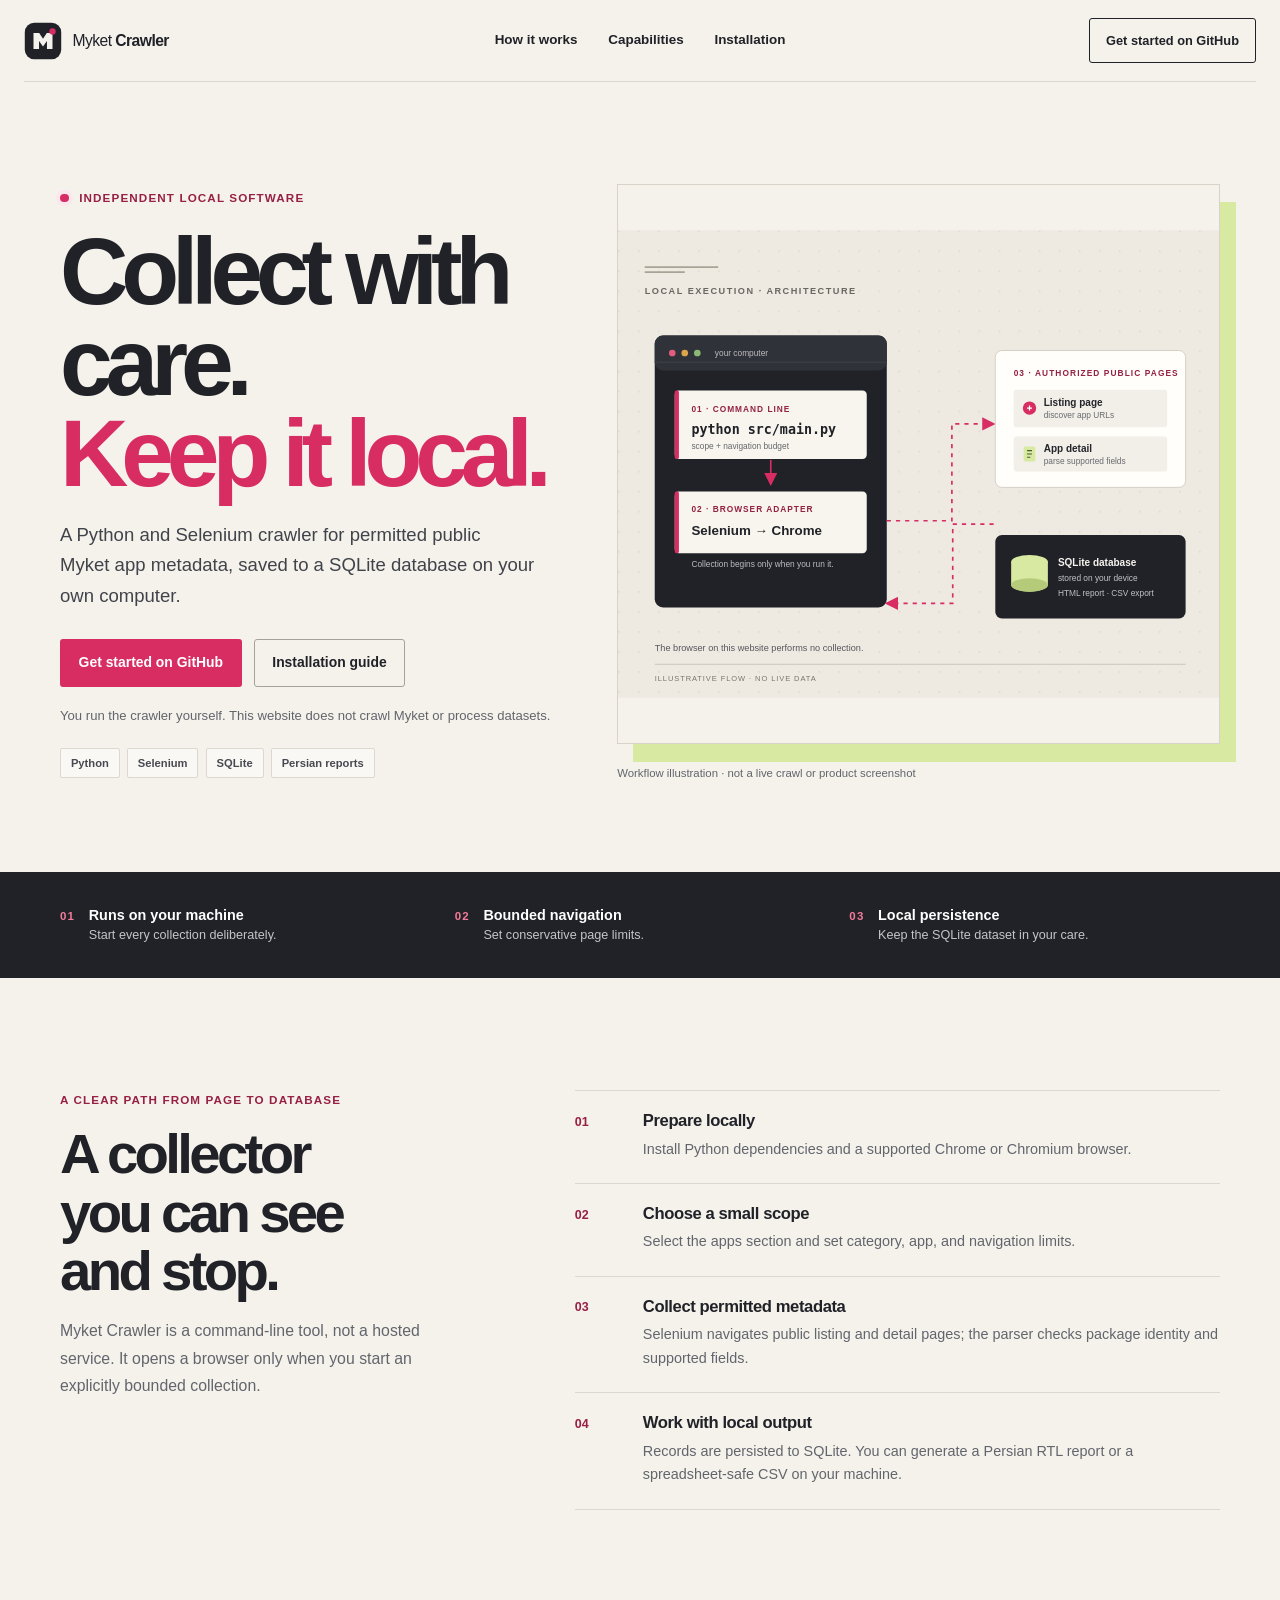
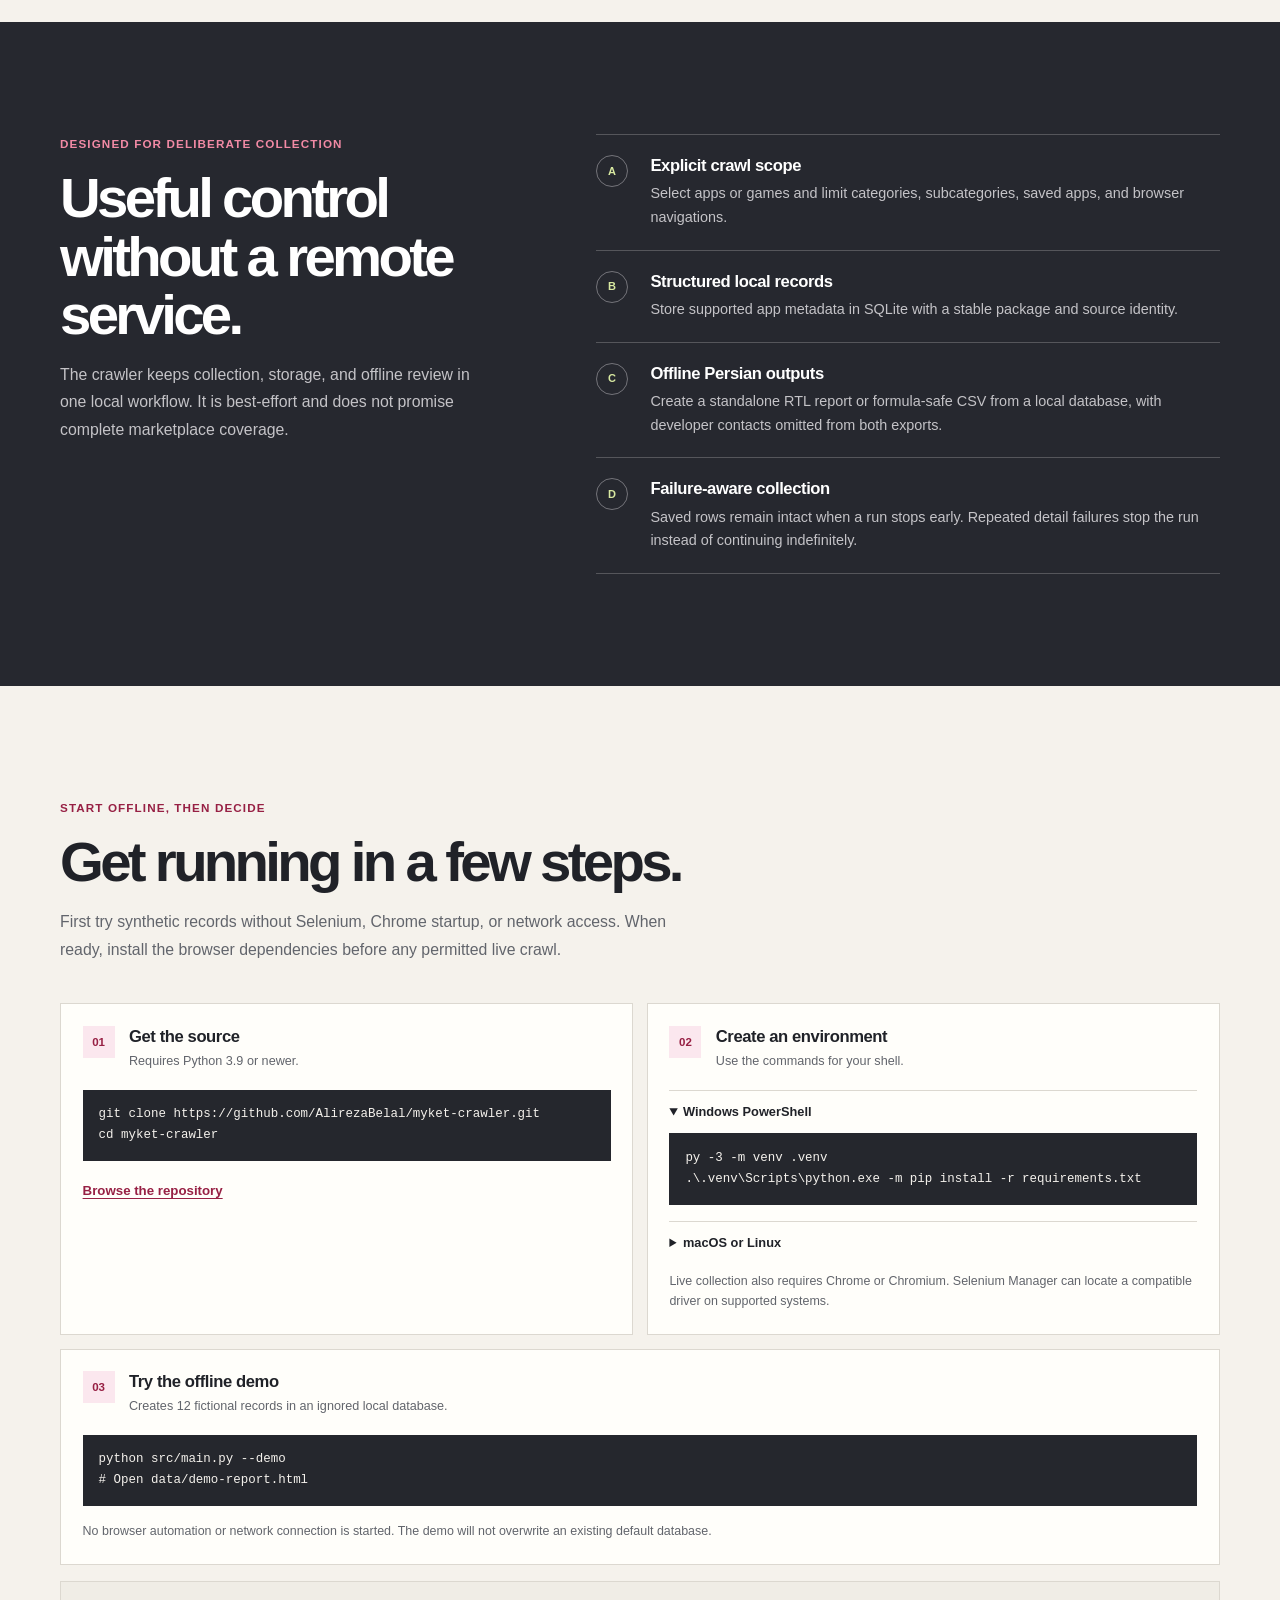
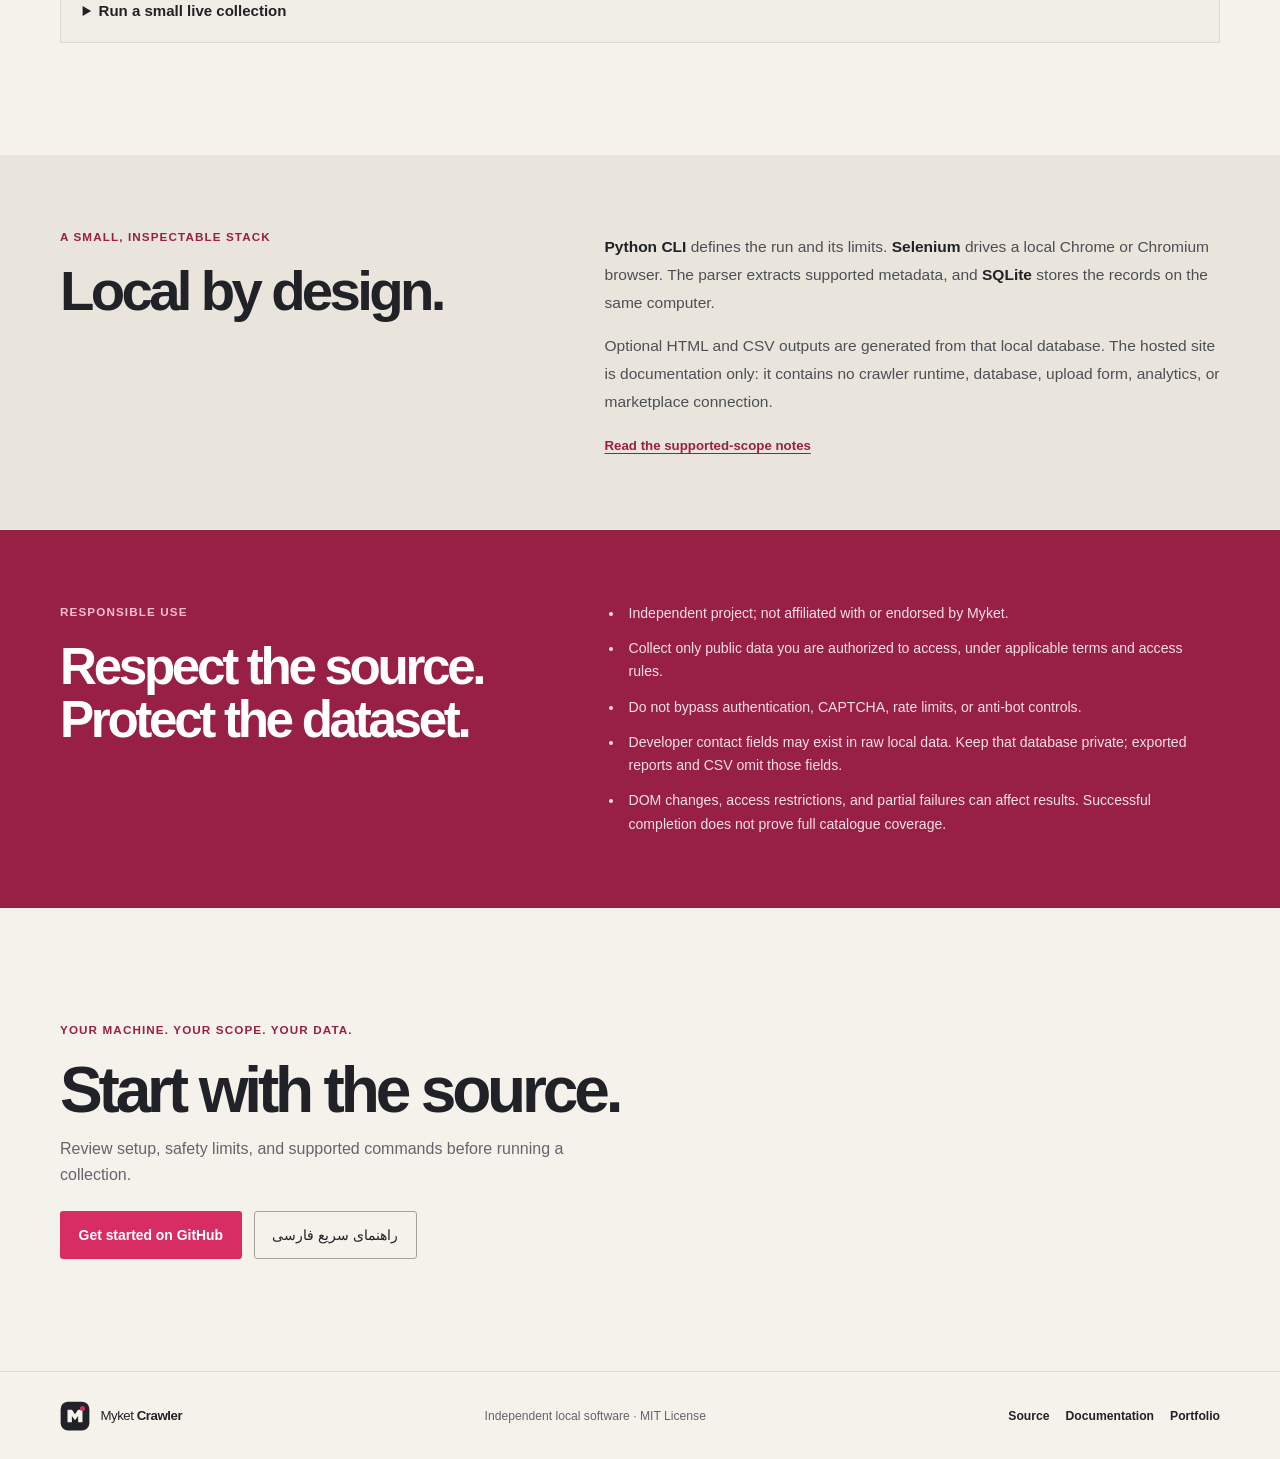
==== site/index.html @ 3e1e9ec4 "Replace Pages dashboard with local crawler product site" ====
<!doctype html>
<html lang="en">
  <head>
    <meta charset="utf-8">
    <meta name="viewport" content="width=device-width, initial-scale=1">
    <meta name="theme-color" content="#f5f2ec">
    <meta name="description" content="Myket Crawler is a local Python and Selenium tool for collecting permitted public Android app metadata into SQLite.">
    <meta name="robots" content="index,follow">
    <meta http-equiv="Content-Security-Policy" content="default-src 'self'; img-src 'self'; style-src 'self'; font-src 'self'; script-src 'none'; connect-src 'none'; object-src 'none'; base-uri 'self'; form-action 'none'">
    <link rel="canonical" href="https://alirezabelal.github.io/myket-crawler/">
    <link rel="icon" href="./assets/myket-mark.svg" type="image/svg+xml">
    <link rel="stylesheet" href="./styles.css">
    <meta property="og:type" content="website">
    <meta property="og:title" content="Myket Crawler — Local app metadata research">
    <meta property="og:description" content="A deliberately bounded Python and Selenium crawler with local SQLite storage and offline Persian reports.">
    <meta property="og:url" content="https://alirezabelal.github.io/myket-crawler/">
    <title>Myket Crawler — Local Android app research</title>
  </head>
  <body>
    <a class="skip-link" href="#main">Skip to content</a>
    <header class="site-header">
      <a class="wordmark" href="#top" aria-label="Myket Crawler home">
        <img src="./assets/myket-mark.svg" width="38" height="38" alt="">
        <span>Myket <b>Crawler</b></span>
      </a>
      <nav class="site-nav" aria-label="Main navigation">
        <a href="#workflow">How it works</a>
        <a href="#capabilities">Capabilities</a>
        <a href="#install">Installation</a>
      </nav>
      <a class="header-cta" href="https://github.com/AlirezaBelal/myket-crawler" target="_blank" rel="noopener noreferrer">Get started on GitHub</a>
    </header>

    <main id="main">
      <section class="hero section-shell" id="top" aria-labelledby="hero-title">
        <div class="hero-copy">
          <p class="eyebrow"><span class="signal-dot" aria-hidden="true"></span>Independent local software</p>
          <h1 id="hero-title">Collect with care.<br><span>Keep it local.</span></h1>
          <p class="hero-lede">A Python and Selenium crawler for permitted public Myket app metadata, saved to a SQLite database on your own computer.</p>
          <div class="hero-actions">
            <a class="button button-primary" href="https://github.com/AlirezaBelal/myket-crawler" target="_blank" rel="noopener noreferrer">Get started on GitHub</a>
            <a class="button button-secondary" href="#install">Installation guide</a>
          </div>
          <p class="hero-note">You run the crawler yourself. This website does not crawl Myket or process datasets.</p>
          <ul class="technology-list" aria-label="Technology">
            <li>Python</li><li>Selenium</li><li>SQLite</li><li>Persian reports</li>
          </ul>
        </div>
        <figure class="hero-art">
          <img src="./assets/crawler-workflow.svg" width="720" height="560" alt="Illustration of a local Python crawler following a permitted Myket page to collect app metadata into a SQLite database on the user's computer.">
          <figcaption>Workflow illustration · not a live crawl or product screenshot</figcaption>
        </figure>
      </section>

      <section class="fact-rail" aria-label="Product boundaries">
        <div><span class="fact-number">01</span><p><strong>Runs on your machine</strong><br>Start every collection deliberately.</p></div>
        <div><span class="fact-number">02</span><p><strong>Bounded navigation</strong><br>Set conservative page limits.</p></div>
        <div><span class="fact-number">03</span><p><strong>Local persistence</strong><br>Keep the SQLite dataset in your care.</p></div>
      </section>

      <section class="section-shell workflow-section" id="workflow" aria-labelledby="workflow-title">
        <div class="section-heading">
          <p class="eyebrow">A clear path from page to database</p>
          <h2 id="workflow-title">A collector you can see<br>and stop.</h2>
          <p>Myket Crawler is a command-line tool, not a hosted service. It opens a browser only when you start an explicitly bounded collection.</p>
        </div>
        <ol class="workflow-list">
          <li><span class="step-index">01</span><div><h3>Prepare locally</h3><p>Install Python dependencies and a supported Chrome or Chromium browser.</p></div></li>
          <li><span class="step-index">02</span><div><h3>Choose a small scope</h3><p>Select the apps section and set category, app, and navigation limits.</p></div></li>
          <li><span class="step-index">03</span><div><h3>Collect permitted metadata</h3><p>Selenium navigates public listing and detail pages; the parser checks package identity and supported fields.</p></div></li>
          <li><span class="step-index">04</span><div><h3>Work with local output</h3><p>Records are persisted to SQLite. You can generate a Persian RTL report or a spreadsheet-safe CSV on your machine.</p></div></li>
        </ol>
      </section>

      <section class="capabilities-section" id="capabilities" aria-labelledby="capabilities-title">
        <div class="section-shell capabilities-layout">
          <div class="section-heading">
            <p class="eyebrow">Designed for deliberate collection</p>
            <h2 id="capabilities-title">Useful control<br>without a remote service.</h2>
            <p>The crawler keeps collection, storage, and offline review in one local workflow. It is best-effort and does not promise complete marketplace coverage.</p>
          </div>
          <div class="capability-list">
            <article><span class="capability-mark" aria-hidden="true">A</span><div><h3>Explicit crawl scope</h3><p>Select apps or games and limit categories, subcategories, saved apps, and browser navigations.</p></div></article>
            <article><span class="capability-mark" aria-hidden="true">B</span><div><h3>Structured local records</h3><p>Store supported app metadata in SQLite with a stable package and source identity.</p></div></article>
            <article><span class="capability-mark" aria-hidden="true">C</span><div><h3>Offline Persian outputs</h3><p>Create a standalone RTL report or formula-safe CSV from a local database, with developer contacts omitted from both exports.</p></div></article>
            <article><span class="capability-mark" aria-hidden="true">D</span><div><h3>Failure-aware collection</h3><p>Saved rows remain intact when a run stops early. Repeated detail failures stop the run instead of continuing indefinitely.</p></div></article>
          </div>
        </div>
      </section>

      <section class="section-shell install-section" id="install" aria-labelledby="install-title">
        <div class="section-heading install-heading">
          <p class="eyebrow">Start offline, then decide</p>
          <h2 id="install-title">Get running in a few steps.</h2>
          <p>First try synthetic records without Selenium, Chrome startup, or network access. When ready, install the browser dependencies before any permitted live crawl.</p>
        </div>

        <div class="install-grid">
          <article class="install-panel">
            <div class="panel-heading"><span class="panel-step">01</span><div><h3>Get the source</h3><p>Requires Python 3.9 or newer.</p></div></div>
            <pre><code>git clone https://github.com/AlirezaBelal/myket-crawler.git
cd myket-crawler</code></pre>
            <a class="text-link" href="https://github.com/AlirezaBelal/myket-crawler" target="_blank" rel="noopener noreferrer">Browse the repository</a>
          </article>
          <article class="install-panel">
            <div class="panel-heading"><span class="panel-step">02</span><div><h3>Create an environment</h3><p>Use the commands for your shell.</p></div></div>
            <details class="command-details" open>
              <summary>Windows PowerShell</summary>
              <pre><code>py -3 -m venv .venv
.\.venv\Scripts\python.exe -m pip install -r requirements.txt</code></pre>
            </details>
            <details class="command-details">
              <summary>macOS or Linux</summary>
              <pre><code>python3 -m venv .venv
. .venv/bin/activate
python -m pip install -r requirements.txt</code></pre>
            </details>
            <p class="support-note">Live collection also requires Chrome or Chromium. Selenium Manager can locate a compatible driver on supported systems.</p>
          </article>
          <article class="install-panel install-panel-wide">
            <div class="panel-heading"><span class="panel-step">03</span><div><h3>Try the offline demo</h3><p>Creates 12 fictional records in an ignored local database.</p></div></div>
            <pre><code>python src/main.py --demo
# Open data/demo-report.html</code></pre>
            <p class="support-note">No browser automation or network connection is started. The demo will not overwrite an existing default database.</p>
          </article>
        </div>

        <details class="live-run">
          <summary>Run a small live collection</summary>
          <div class="live-run-content">
            <p>Only continue after confirming that the pages and data you intend to access are permitted. Review applicable Myket terms and access rules, use conservative delays, and never bypass authentication, CAPTCHA, rate limits, or anti-bot controls.</p>
            <pre><code>python src/main.py --section apps --category-limit 1 \
  --subcategory-limit 1 --max-apps 3 --max-navigations 20</code></pre>
            <p>This example targets at most three successful saves and twenty calls to Selenium <code>driver.get()</code>. That limit does not cap browser subresources, redirects, or requests initiated by a page. A capped or partially failed run exits with status 1 and keeps saved records.</p>
            <p>The database defaults to <code>data/myket_results.db</code>. Raw records may contain optional developer contact fields; keep the database private and review data-handling obligations before sharing it.</p>
          </div>
        </details>
      </section>

      <section class="architecture-section" aria-labelledby="architecture-title">
        <div class="section-shell architecture-layout">
          <div class="section-heading">
            <p class="eyebrow">A small, inspectable stack</p>
            <h2 id="architecture-title">Local by design.</h2>
          </div>
          <div class="architecture-copy">
            <p><strong>Python CLI</strong> defines the run and its limits. <strong>Selenium</strong> drives a local Chrome or Chromium browser. The parser extracts supported metadata, and <strong>SQLite</strong> stores the records on the same computer.</p>
            <p>Optional HTML and CSV outputs are generated from that local database. The hosted site is documentation only: it contains no crawler runtime, database, upload form, analytics, or marketplace connection.</p>
            <a class="text-link" href="https://github.com/AlirezaBelal/myket-crawler/blob/master/PRODUCT.md" target="_blank" rel="noopener noreferrer">Read the supported-scope notes</a>
          </div>
        </div>
      </section>

      <section class="responsible-section" aria-labelledby="responsible-title">
        <div class="section-shell responsible-layout">
          <div><p class="eyebrow">Responsible use</p><h2 id="responsible-title">Respect the source.<br>Protect the dataset.</h2></div>
          <ul>
            <li>Independent project; not affiliated with or endorsed by Myket.</li>
            <li>Collect only public data you are authorized to access, under applicable terms and access rules.</li>
            <li>Do not bypass authentication, CAPTCHA, rate limits, or anti-bot controls.</li>
            <li>Developer contact fields may exist in raw local data. Keep that database private; exported reports and CSV omit those fields.</li>
            <li>DOM changes, access restrictions, and partial failures can affect results. Successful completion does not prove full catalogue coverage.</li>
          </ul>
        </div>
      </section>

      <section class="final-cta section-shell" aria-labelledby="final-title">
        <p class="eyebrow">Your machine. Your scope. Your data.</p>
        <h2 id="final-title">Start with the source.</h2>
        <p>Review setup, safety limits, and supported commands before running a collection.</p>
        <div class="hero-actions">
          <a class="button button-primary" href="https://github.com/AlirezaBelal/myket-crawler" target="_blank" rel="noopener noreferrer">Get started on GitHub</a>
          <a class="button button-secondary" href="https://github.com/AlirezaBelal/myket-crawler/blob/master/QUICKSTART.fa.md" target="_blank" rel="noopener noreferrer">راهنمای سریع فارسی</a>
        </div>
      </section>
    </main>

    <footer class="site-footer">
      <a class="wordmark footer-wordmark" href="#top"><img src="./assets/myket-mark.svg" width="30" height="30" alt=""><span>Myket <b>Crawler</b></span></a>
      <p>Independent local software · MIT License</p>
      <nav aria-label="Footer navigation"><a href="https://github.com/AlirezaBelal/myket-crawler" target="_blank" rel="noopener noreferrer">Source</a><a href="https://github.com/AlirezaBelal/myket-crawler/blob/master/README.md" target="_blank" rel="noopener noreferrer">Documentation</a><a href="https://alirezabelal.github.io/work/lab/myket-crawler/" target="_blank" rel="noopener noreferrer">Portfolio</a></nav>
    </footer>
  </body>
</html>
---- site/styles.css ----
@charset "utf-8";

:root {
  color-scheme: light;
  --ink: #202228;
  --muted: #62656c;
  --paper: #f5f2ec;
  --surface: #fffefa;
  --line: #dcd8d0;
  --accent: #d72d63;
  --accent-dark: #972044;
  --accent-wash: #fbe7ee;
  --lime: #d8e9a1;
  --space-1: .5rem;
  --space-2: .75rem;
  --space-3: 1rem;
  --space-4: 1.5rem;
  --space-5: 2rem;
  --space-6: 3rem;
  --space-7: 4.5rem;
  --space-8: 7rem;
  font-family: "Aptos", "Segoe UI", "Noto Sans", Arial, sans-serif;
  font-synthesis: none;
  text-rendering: optimizeLegibility;
  -webkit-font-smoothing: antialiased;
  -moz-osx-font-smoothing: grayscale;
  background: var(--paper);
  color: var(--ink);
}

* { box-sizing: border-box; }
html { scroll-behavior: smooth; scroll-padding-top: 1.5rem; }
body { min-width: 320px; margin: 0; line-height: 1.65; }
img { display: block; max-width: 100%; }
a { color: inherit; text-underline-offset: .2em; }
a:hover { color: var(--accent-dark); }
a:focus-visible, summary:focus-visible { outline: 3px solid var(--accent); outline-offset: 4px; border-radius: 3px; }
::selection { color: var(--ink); background: var(--lime); }

.skip-link { position: absolute; z-index: 5; inset-block-start: .75rem; inset-inline-start: .75rem; transform: translateY(-180%); padding: .65rem 1rem; color: white; background: var(--ink); }
.skip-link:focus { transform: translateY(0); }
.section-shell { width: min(100% - 3rem, 1160px); margin-inline: auto; }
.site-header { display: grid; grid-template-columns: 1fr auto 1fr; align-items: center; gap: 1.5rem; min-height: 82px; width: min(100% - 3rem, 1280px); margin-inline: auto; border-bottom: 1px solid var(--line); }
.wordmark { display: inline-flex; align-items: center; gap: .65rem; width: max-content; color: var(--ink); font-size: .98rem; font-weight: 500; letter-spacing: -.035em; text-decoration: none; }
.wordmark img { flex: none; }
.wordmark b { font-weight: 850; }
.site-nav { display: flex; align-items: center; justify-content: center; gap: clamp(1rem, 2.4vw, 2.5rem); }
.site-nav a, .site-footer nav a { font-size: .84rem; font-weight: 650; text-decoration: none; }
.header-cta { justify-self: end; padding: .7rem 1rem; border: 1px solid var(--ink); border-radius: 3px; font-size: .8rem; font-weight: 750; text-decoration: none; transition: background-color .16s ease, color .16s ease; }
.header-cta:hover { color: white; background: var(--ink); }
.hero { display: grid; grid-template-columns: minmax(0, .9fr) minmax(390px, 1.1fr); align-items: center; gap: clamp(2rem, 5vw, 5.5rem); padding-block: clamp(4rem, 8vw, 7.5rem) clamp(3.5rem, 7vw, 6.5rem); }
.hero-copy { position: relative; z-index: 1; }
.eyebrow { display: flex; align-items: center; gap: .65rem; margin: 0 0 1.15rem; color: var(--accent-dark); font-size: .73rem; font-weight: 800; letter-spacing: .095em; text-transform: uppercase; }
.signal-dot { width: .55rem; height: .55rem; border-radius: 50%; background: var(--accent); box-shadow: 0 0 0 4px var(--accent-wash); }
h1, h2, h3, p { margin-top: 0; }
h1 { max-width: 10ch; margin-bottom: 1.3rem; font-size: clamp(3.5rem, 7.4vw, 6.65rem); font-weight: 820; letter-spacing: -.075em; line-height: .96; text-wrap: balance; }
h1 span { color: var(--accent); }
.hero-lede { max-width: 34rem; margin-bottom: 1.7rem; color: #41434a; font-size: clamp(1.05rem, 1.45vw, 1.24rem); line-height: 1.65; text-wrap: pretty; }
.hero-actions { display: flex; flex-wrap: wrap; align-items: center; gap: .75rem; }
.button { display: inline-flex; min-height: 48px; align-items: center; justify-content: center; gap: .7rem; padding: .7rem 1.1rem; border: 1px solid transparent; border-radius: 3px; font-size: .87rem; font-weight: 760; text-decoration: none; transition: background-color .16s ease, border-color .16s ease, color .16s ease, transform .16s ease; }
.button:hover { transform: translateY(-1px); }
.button-primary { color: white; background: var(--accent); }
.button-primary:hover { color: white; background: var(--accent-dark); }
.button-primary span { font-size: 1rem; }
.button-secondary { border-color: #a6a29b; background: transparent; }
.button-secondary:hover { border-color: var(--ink); background: var(--surface); }
.hero-note { max-width: 32rem; margin: 1.15rem 0 1.3rem; color: var(--muted); font-size: .82rem; }
.technology-list { display: flex; flex-wrap: wrap; gap: .45rem; margin: 0; padding: 0; list-style: none; }
.technology-list li { padding: .32rem .62rem; border: 1px solid var(--line); border-radius: 2px; color: #474950; background: rgba(255,255,255,.45); font-size: .7rem; font-weight: 700; }
.hero-art { min-width: 0; margin: 0; }
.hero-art img { width: 100%; border: 1px solid #d8d2c9; box-shadow: 16px 18px 0 var(--lime); }
.hero-art figcaption { margin-top: 1.2rem; color: var(--muted); font-size: .71rem; }
.fact-rail { display: grid; grid-template-columns: repeat(3, 1fr); gap: 1.5rem; padding: 2rem max(1.5rem, calc((100% - 1160px) / 2)); color: #f8f5ef; background: var(--ink); }
.fact-rail > div { display: flex; align-items: flex-start; gap: .85rem; min-width: 0; }
.fact-number { padding-top: .2rem; color: #f27b9a; font-size: .72rem; font-weight: 800; letter-spacing: .1em; }
.fact-rail p { margin: 0; color: #c5c5c7; font-size: .79rem; line-height: 1.55; }
.fact-rail strong { color: white; font-size: .9rem; }
.workflow-section { display: grid; grid-template-columns: minmax(245px, .78fr) minmax(0, 1.22fr); gap: clamp(2rem, 8vw, 8rem); padding-block: var(--space-8); }
.section-heading { max-width: 35rem; }
.section-heading .eyebrow { margin-bottom: 1rem; }
h2 { margin-bottom: 1rem; font-size: clamp(2.25rem, 4.4vw, 4.1rem); font-weight: 800; letter-spacing: -.065em; line-height: 1.04; text-wrap: balance; }
.section-heading > p:last-child { max-width: 38rem; margin-bottom: 0; color: var(--muted); font-size: .99rem; line-height: 1.75; }
.workflow-list { margin: 0; padding: 0; list-style: none; counter-reset: steps; }
.workflow-list li { display: grid; grid-template-columns: 3.1rem minmax(0, 1fr); gap: 1.15rem; padding: 1.2rem 0 1.35rem; border-top: 1px solid var(--line); }
.workflow-list li:last-child { border-bottom: 1px solid var(--line); }
.step-index { align-self: start; padding-top: .1rem; color: var(--accent-dark); font-size: .78rem; font-weight: 820; font-variant-numeric: tabular-nums; }
.workflow-list h3, .capability-list h3, .install-panel h3 { margin-bottom: .3rem; font-size: 1.04rem; font-weight: 780; letter-spacing: -.025em; line-height: 1.35; }
.workflow-list p, .capability-list p { max-width: 39rem; margin: 0; color: var(--muted); font-size: .9rem; line-height: 1.65; }
.capabilities-section { color: white; background: #26282f; }
.capabilities-layout { display: grid; grid-template-columns: minmax(255px, .82fr) minmax(0, 1.18fr); gap: clamp(2.5rem, 8vw, 8rem); padding-block: var(--space-8); }
.capabilities-section .section-heading > p:last-child { color: #c4c3c7; }
.capabilities-section .eyebrow { color: #f28aa5; }
.capability-list { border-top: 1px solid #55565b; }
.capability-list article { display: grid; grid-template-columns: 2.4rem minmax(0, 1fr); gap: 1rem; padding: 1.25rem 0; border-bottom: 1px solid #55565b; }
.capability-mark { display: grid; width: 2rem; height: 2rem; place-items: center; border: 1px solid #74747a; border-radius: 50%; color: var(--lime); font-size: .69rem; font-weight: 800; }
.capability-list p { color: #c4c3c7; }
.install-section { padding-block: var(--space-8); }
.install-heading { max-width: 45rem; margin-bottom: 2.5rem; }
.install-heading > p:last-child { max-width: 40rem; }
.install-grid { display: grid; grid-template-columns: repeat(2, minmax(0, 1fr)); gap: .85rem; }
.install-panel { min-width: 0; padding: 1.35rem; border: 1px solid var(--line); background: var(--surface); }
.install-panel-wide { grid-column: 1 / -1; }
.panel-heading { display: flex; gap: .9rem; margin-bottom: 1.1rem; }
.panel-step { display: grid; width: 2rem; height: 2rem; flex: none; place-items: center; color: var(--accent-dark); background: var(--accent-wash); font-size: .72rem; font-weight: 850; }
.panel-heading h3 { margin: 0 0 .18rem; }
.panel-heading p { margin: 0; color: var(--muted); font-size: .79rem; }
pre { max-width: 100%; overflow-x: auto; margin: 0 0 1rem; padding: .9rem 1rem; color: #f4f1ec; background: #25272d; font: 400 .78rem/1.7 ui-monospace, "Cascadia Code", Consolas, monospace; tab-size: 2; }
pre code { overflow-wrap: anywhere; white-space: pre-wrap; }
.text-link { display: inline-flex; align-items: center; gap: .45rem; color: var(--accent-dark); font-size: .83rem; font-weight: 760; }
.text-link span { color: var(--ink); }
.command-details { margin: .65rem 0; border-top: 1px solid var(--line); }
.command-details summary, .live-run summary { cursor: pointer; padding: .65rem 0 .35rem; font-size: .8rem; font-weight: 760; }
.command-details pre { margin-top: .35rem; }
.support-note { margin: .85rem 0 0; color: var(--muted); font-size: .78rem; line-height: 1.6; }
.live-run { margin-top: 1rem; padding: 1.1rem 1.35rem; border: 1px solid var(--line); background: #f0ede6; }
.live-run summary { padding: 0; font-size: .94rem; }
.live-run-content { max-width: 54rem; padding-top: 1rem; }
.live-run-content p { margin: 0 0 .9rem; color: #51535a; font-size: .87rem; }
.live-run-content pre { white-space: pre-wrap; }
.live-run-content code:not(pre code) { padding: .1rem .28rem; color: #451326; background: var(--accent-wash); font: .82em ui-monospace, "Cascadia Code", Consolas, monospace; }
.architecture-section { background: #e9e5dc; }
.architecture-layout { display: grid; grid-template-columns: .85fr 1.15fr; gap: clamp(2rem, 7vw, 7rem); padding-block: var(--space-7); }
.architecture-layout h2 { font-size: clamp(2.3rem, 4.4vw, 4rem); }
.architecture-copy { max-width: 43rem; padding-top: .4rem; }
.architecture-copy p { color: #4d4f54; font-size: .97rem; line-height: 1.8; }
.architecture-copy strong { color: var(--ink); }
.responsible-section { color: white; background: var(--accent-dark); }
.responsible-layout { display: grid; grid-template-columns: .85fr 1.15fr; gap: clamp(2rem, 7vw, 7rem); padding-block: var(--space-7); }
.responsible-section .eyebrow { color: #f8bfce; }
.responsible-section h2 { font-size: clamp(2.1rem, 4vw, 3.7rem); }
.responsible-layout ul { display: grid; gap: .75rem; margin: 0; padding-left: 1.2rem; color: #f8dfe6; font-size: .88rem; }
.responsible-layout li { padding-left: .3rem; }
.final-cta { padding-block: var(--space-8); }
.final-cta h2 { margin-bottom: .75rem; font-size: clamp(2.5rem, 5vw, 4.8rem); }
.final-cta > p:not(.eyebrow) { max-width: 34rem; margin-bottom: 1.4rem; color: var(--muted); }
.site-footer { display: flex; align-items: center; justify-content: space-between; gap: 1.25rem; min-height: 88px; padding: 1rem max(1.5rem, calc((100% - 1160px) / 2)); border-top: 1px solid var(--line); }
.footer-wordmark { font-size: .83rem; }
.site-footer p { margin: 0; color: var(--muted); font-size: .76rem; }
.site-footer nav { display: flex; flex-wrap: wrap; gap: 1rem; }
.site-footer nav a { font-size: .76rem; }

@media (max-width: 900px) {
  .site-header { grid-template-columns: 1fr auto; gap: .8rem 1rem; padding-block: .9rem; }
  .site-nav { grid-column: 1 / -1; grid-row: 2; justify-content: flex-start; flex-wrap: wrap; gap: .45rem 1.25rem; padding-bottom: .2rem; }
  .header-cta { grid-column: 2; grid-row: 1; }
  .hero { grid-template-columns: minmax(0, 1fr) minmax(280px, .95fr); gap: 2rem; }
  .workflow-section, .capabilities-layout { grid-template-columns: 1fr; gap: 2.4rem; }
  .workflow-section .section-heading, .capabilities-layout .section-heading { max-width: 46rem; }
}
@media (max-width: 650px) {
  .section-shell, .site-header { width: min(100% - 2rem, 1160px); }
  .site-header { min-height: 0; }
  .header-cta { padding: .57rem .68rem; font-size: .71rem; }
  .site-nav { gap: .35rem 1rem; font-size: .8rem; }
  .site-nav a { font-size: .76rem; }
  .hero { grid-template-columns: 1fr; gap: 2.6rem; padding-block: 3.5rem 3.4rem; }
  h1 { max-width: 9ch; font-size: clamp(3.35rem, 15vw, 5.2rem); }
  .hero-art { width: calc(100% - .5rem); margin-inline: .25rem; }
  .hero-art img { box-shadow: 9px 10px 0 var(--lime); }
  .fact-rail { grid-template-columns: 1fr; gap: 1.15rem; padding: 1.5rem 1rem; }
  .fact-rail > div { gap: .8rem; }
  .workflow-section, .capabilities-layout, .install-section, .final-cta { padding-block: 4rem; }
  h2 { font-size: clamp(2.25rem, 10vw, 3.5rem); }
  .workflow-list li { grid-template-columns: 2.35rem minmax(0, 1fr); gap: .75rem; }
  .install-grid { grid-template-columns: 1fr; }
  .install-panel-wide { grid-column: auto; }
  .architecture-layout, .responsible-layout { grid-template-columns: 1fr; gap: 1.2rem; padding-block: 4rem; }
  .site-footer { align-items: flex-start; flex-direction: column; gap: .7rem; padding: 1.25rem 1rem; }
  .site-footer nav { gap: .7rem 1rem; }
}
@media (max-width: 380px) {
  .section-shell, .site-header { width: min(100% - 1.4rem, 1160px); }
  .wordmark { gap: .4rem; font-size: .82rem; }
  .wordmark img { width: 32px; height: 32px; }
  .header-cta { font-size: .65rem; }
  .hero-actions { align-items: stretch; flex-direction: column; }
  .hero-actions .button { width: 100%; }
  pre { padding: .75rem; font-size: .69rem; }
}
@media (prefers-reduced-motion: reduce) {
  html { scroll-behavior: auto; }
  *, *::before, *::after { transition-duration: .01ms !important; }
}
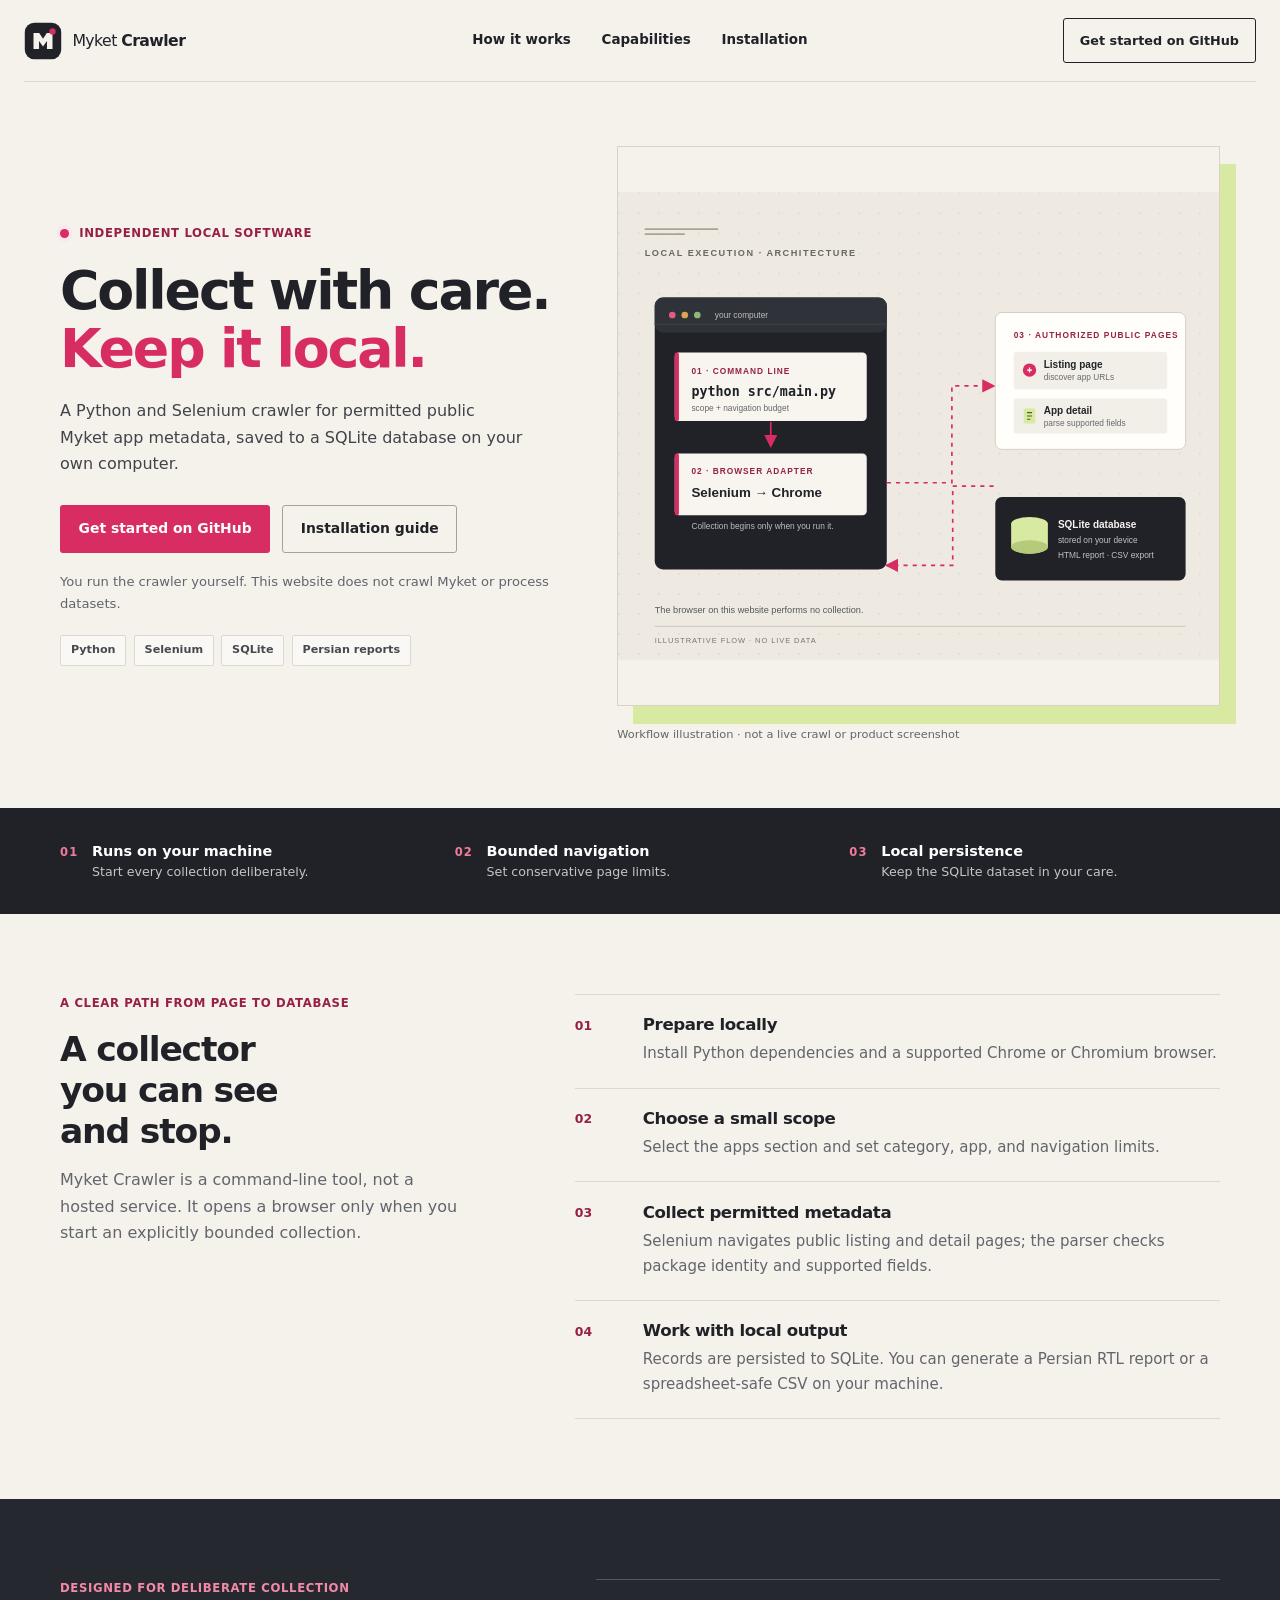
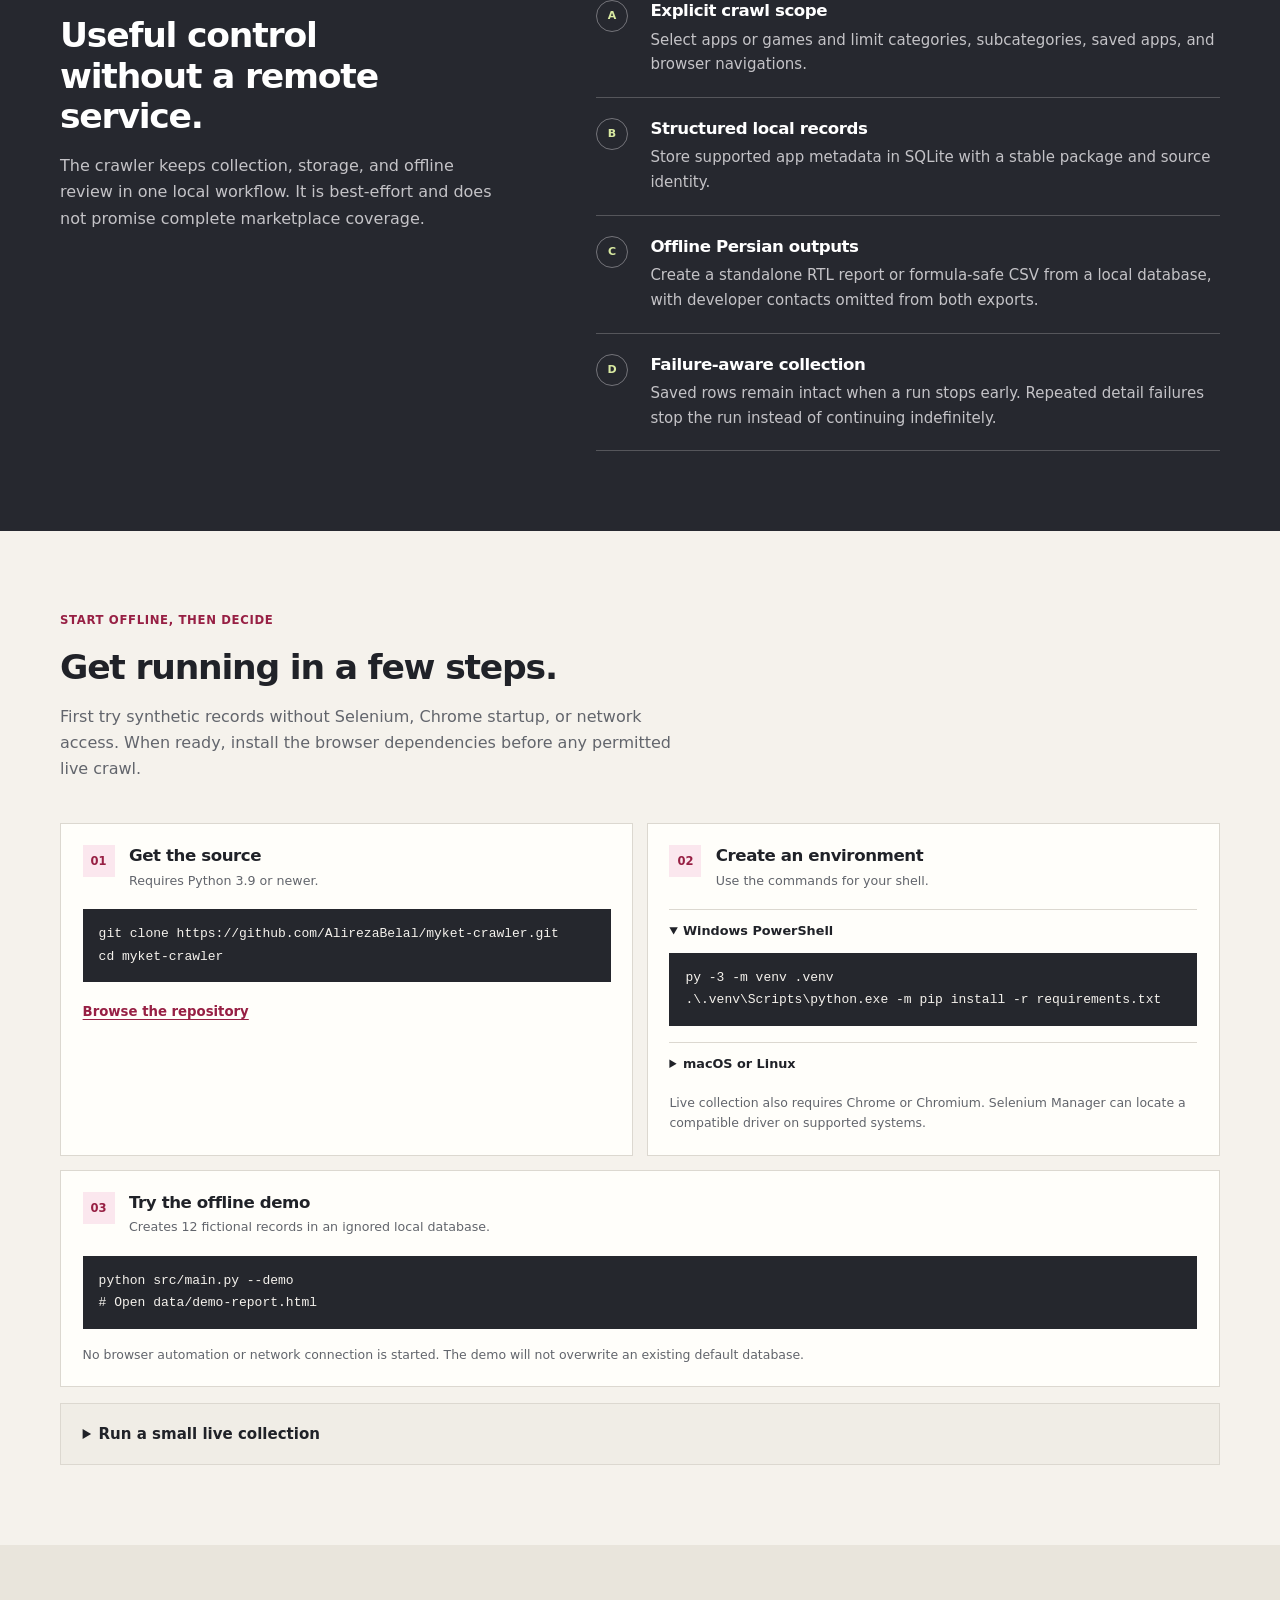
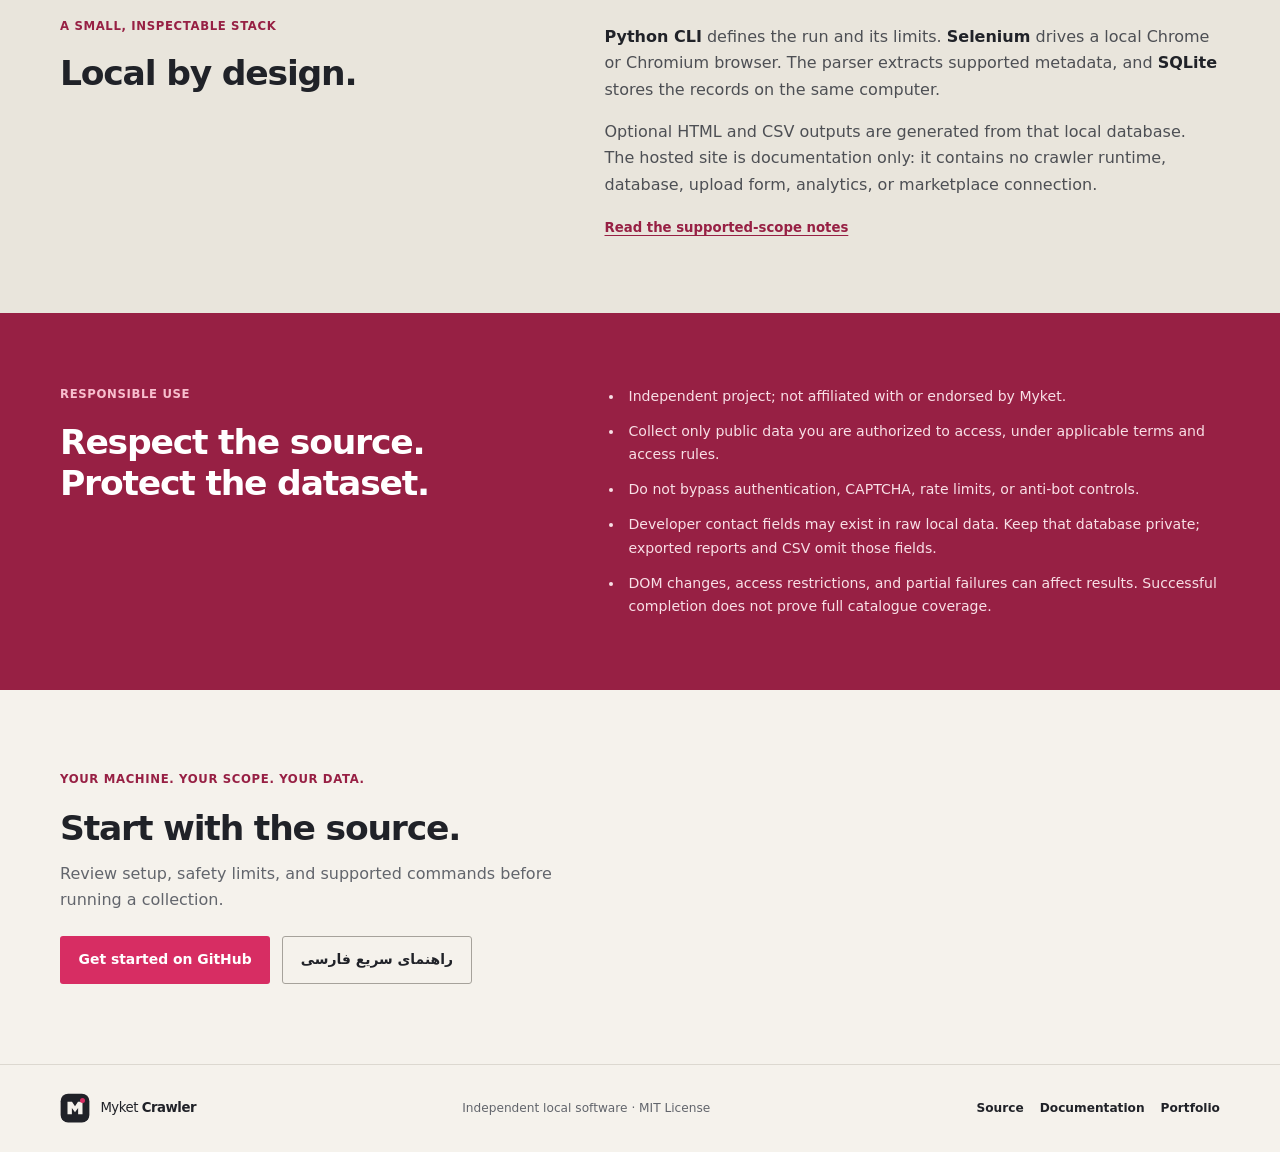
==== commit 96145cc3: "Make scrollable command examples keyboard accessible" ====
--- a/site/index.html
+++ b/site/index.html
@@ -98,7 +98,7 @@
         <div class="install-grid">
           <article class="install-panel">
             <div class="panel-heading"><span class="panel-step">01</span><div><h3>Get the source</h3><p>Requires Python 3.9 or newer.</p></div></div>
-            <pre><code>git clone https://github.com/AlirezaBelal/myket-crawler.git
+            <pre tabindex="0" aria-label="Command example"><code>git clone https://github.com/AlirezaBelal/myket-crawler.git
 cd myket-crawler</code></pre>
             <a class="text-link" href="https://github.com/AlirezaBelal/myket-crawler" target="_blank" rel="noopener noreferrer">Browse the repository</a>
           </article>
@@ -106,12 +106,12 @@
             <div class="panel-heading"><span class="panel-step">02</span><div><h3>Create an environment</h3><p>Use the commands for your shell.</p></div></div>
             <details class="command-details" open>
               <summary>Windows PowerShell</summary>
-              <pre><code>py -3 -m venv .venv
+              <pre tabindex="0" aria-label="Command example"><code>py -3 -m venv .venv
 .\.venv\Scripts\python.exe -m pip install -r requirements.txt</code></pre>
             </details>
             <details class="command-details">
               <summary>macOS or Linux</summary>
-              <pre><code>python3 -m venv .venv
+              <pre tabindex="0" aria-label="Command example"><code>python3 -m venv .venv
 . .venv/bin/activate
 python -m pip install -r requirements.txt</code></pre>
             </details>
@@ -119,7 +119,7 @@
           </article>
           <article class="install-panel install-panel-wide">
             <div class="panel-heading"><span class="panel-step">03</span><div><h3>Try the offline demo</h3><p>Creates 12 fictional records in an ignored local database.</p></div></div>
-            <pre><code>python src/main.py --demo
+            <pre tabindex="0" aria-label="Command example"><code>python src/main.py --demo
 # Open data/demo-report.html</code></pre>
             <p class="support-note">No browser automation or network connection is started. The demo will not overwrite an existing default database.</p>
           </article>
@@ -129,7 +129,7 @@
           <summary>Run a small live collection</summary>
           <div class="live-run-content">
             <p>Only continue after confirming that the pages and data you intend to access are permitted. Review applicable Myket terms and access rules, use conservative delays, and never bypass authentication, CAPTCHA, rate limits, or anti-bot controls.</p>
-            <pre><code>python src/main.py --section apps --category-limit 1 \
+            <pre tabindex="0" aria-label="Command example"><code>python src/main.py --section apps --category-limit 1 \
   --subcategory-limit 1 --max-apps 3 --max-navigations 20</code></pre>
             <p>This example targets at most three successful saves and twenty calls to Selenium <code>driver.get()</code>. That limit does not cap browser subresources, redirects, or requests initiated by a page. A capped or partially failed run exits with status 1 and keeps saved records.</p>
             <p>The database defaults to <code>data/myket_results.db</code>. Raw records may contain optional developer contact fields; keep the database private and review data-handling obligations before sharing it.</p>
--- a/site/styles.css
+++ b/site/styles.css
@@ -181,3 +181,23 @@
   html { scroll-behavior: auto; }
   *, *::before, *::after { transition-duration: .01ms !important; }
 }
+
+/* Compact product typography: preserve the existing palette and illustration. */
+:root { font-family: "Segoe UI Variable", "Segoe UI", Aptos, system-ui, sans-serif; --space-8: 5rem; }
+body { font-size: 1rem; }
+h1 { max-width: 15ch; font-size: clamp(2.25rem, 4.2vw, 3.75rem); font-weight: 700; letter-spacing: -.04em; line-height: 1.08; }
+h2, .architecture-layout h2, .responsible-section h2, .final-cta h2 { font-size: clamp(1.5rem, 2.7vw, 2.25rem); font-weight: 650; letter-spacing: -.035em; line-height: 1.18; }
+.hero { padding-block: clamp(3rem, 5vw, 4.5rem); }
+.hero-lede, .section-heading > p:last-child, .architecture-copy p { font-size: 1rem; line-height: 1.65; }
+.workflow-list p, .capability-list p { font-size: .9375rem; }
+.eyebrow { letter-spacing: .055em; font-weight: 700; }
+pre { font-size: .8125rem; }
+pre code { white-space: pre; overflow-wrap: normal; }
+.live-run-content pre { white-space: pre; }
+@media (max-width:650px) {
+  h1 { max-width: 15ch; font-size: clamp(2rem, 8.5vw, 2.5rem); }
+  .hero { padding-block: 2.5rem 3rem; gap: 2rem; }
+  .workflow-section, .capabilities-layout, .install-section, .final-cta, .architecture-layout, .responsible-layout { padding-block: 3rem; }
+  .header-cta, .site-nav a { font-size: .8125rem; }
+}
+@media (max-width:380px) { .header-cta { font-size: .75rem; } pre { font-size: .8125rem; } }
